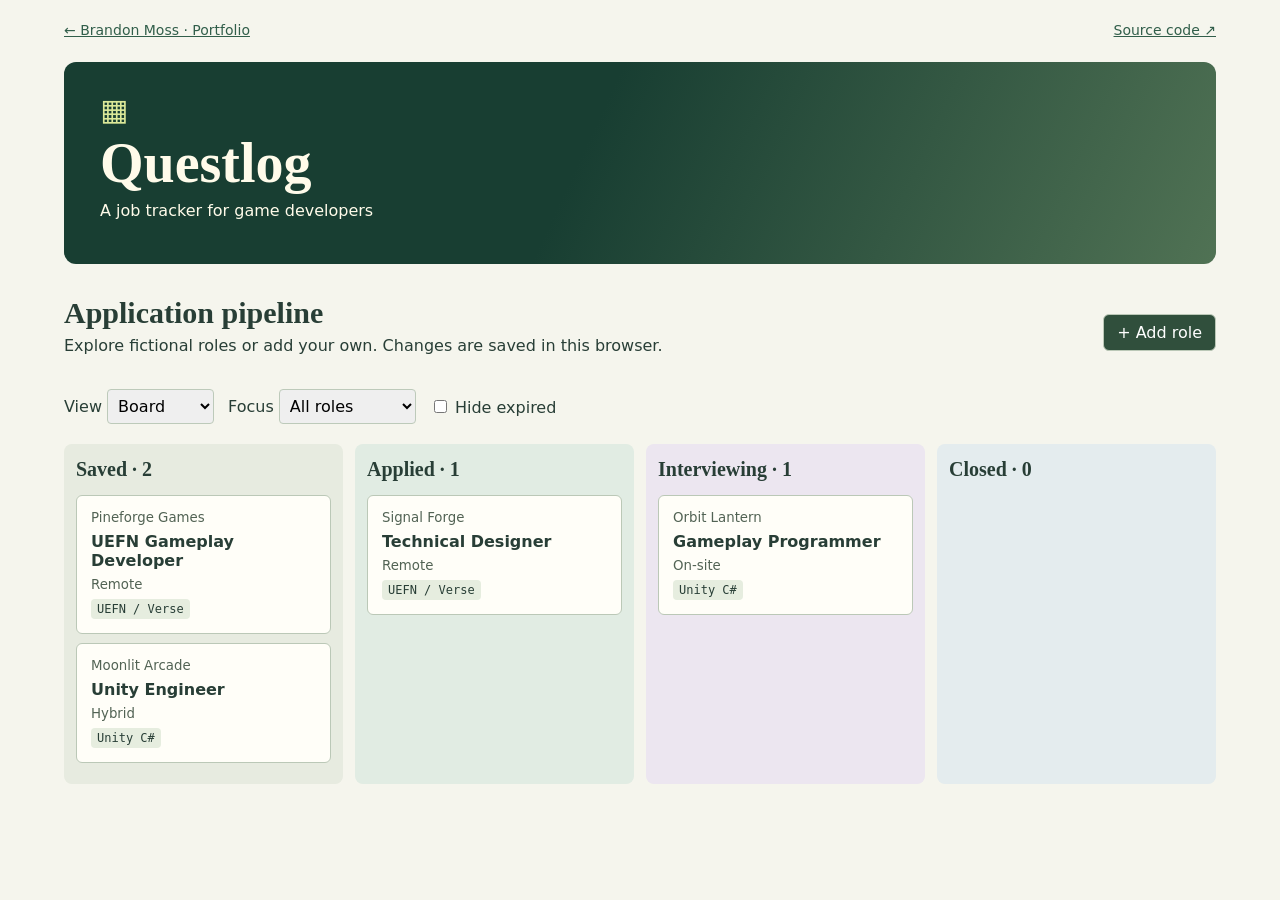
==== questlog/index.html @ 6c6217c6 "Add Questlog job tracker to the portfolio" ====
<!doctype html>
<html lang="en"><head><meta charset="utf-8"><meta name="viewport" content="width=device-width,initial-scale=1"><title>Questlog · Job tracker</title><link rel="stylesheet" href="./style.css"><script src="./tracker.js" defer></script></head>
<body><main><header><a href="../#/other-projects">← Brandon Moss · Portfolio</a><a href="https://github.com/bmoss3211/bmoss3211.github.io/tree/main/questlog">Source code ↗</a></header>
<section class="hero"><div class="pixel" aria-hidden="true">▦</div><h1>Questlog</h1><p>A job tracker for game developers</p></section>
<div class="heading"><div><h2>Application pipeline</h2><p>Explore fictional roles or add your own. Changes are saved in this browser.</p></div><button id="add">+ Add role</button></div>
<div class="controls"><label>View <select id="view"><option>Board</option><option>Table</option><option>Compare</option></select></label><label>Focus <select id="focus"><option>All roles</option><option>UEFN / Verse</option><option>Unity C#</option><option>Other</option></select></label><label><input type="checkbox" id="hide"> Hide expired</label></div><div id="output"></div><p role="status" id="notice"></p>
<dialog><form><h2>Application details</h2><div id="fields"></div><p id="error" role="alert"></p><div class="actions"><button type="button" id="cancel">Cancel</button><button>Save role</button></div></form></dialog>
</main></body></html>
---- questlog/style.css ----
*{box-sizing:border-box}body{margin:0;background:#f5f5ed;color:#283e36;font:16px system-ui,sans-serif}main{max-width:1320px;margin:auto;padding:22px clamp(16px,5vw,80px)}header,.heading,.controls,.actions{display:flex;align-items:center;justify-content:space-between;gap:14px;flex-wrap:wrap}a{color:#315e4a}header a{font-size:14px}.hero{margin:24px 0 32px;background:linear-gradient(115deg,#183e32 45%,#507254);color:#fffbea;padding:30px 36px;border-radius:12px}.pixel{color:#dce999;font-size:30px}h1,h2,h3{font-family:Georgia,serif}h1{font-size:56px;margin:4px 0}h2{font-size:30px;margin:0}p{margin:6px 0 14px}.controls{justify-content:flex-start;margin:20px 0}button,select,input,textarea{font:inherit}button,select{cursor:pointer}button{border:1px solid #bbc8b7;border-radius:6px;padding:8px 13px;background:#fffef8;color:inherit}#add,.actions button:last-child{background:#304f3c;color:white}select,input,textarea{padding:6px;border:1px solid #bdcaba;border-radius:4px}.board{display:grid;grid-template-columns:repeat(4,minmax(0,1fr));gap:12px}.lane{background:#e7ebe0;border-radius:8px;padding:12px;min-height:190px}.lane:nth-child(2){background:#e1ece3}.lane:nth-child(3){background:#ece6f0}.lane:nth-child(4){background:#e4ecee}h3{margin:2px 0 14px;font-size:20px}.card{display:grid;text-align:left;width:100%;gap:7px;margin-bottom:9px;padding:14px}.card small{color:#526354}.tag{justify-self:start;border-radius:4px;background:#e6eddf;font:12px monospace;padding:3px 6px}.scroll{overflow:auto}table{border-collapse:collapse;background:#fffef9}td,th{border:1px solid #d9ded2;padding:10px;text-align:left;min-width:125px;overflow-wrap:anywhere}th{background:#e7ece0}.choices{display:flex;flex-wrap:wrap;gap:12px;margin-bottom:16px}.choices label{padding:7px;background:#fffef8}dialog{max-width:min(680px,94vw);width:100%;max-height:90vh;border:1px solid #c9d5c3;border-radius:10px;color:inherit;background:#fafbf5}dialog::backdrop{background:#183426ad}#fields{display:grid;grid-template-columns:1fr 1fr;gap:12px;margin:18px 0}#fields label{display:grid;gap:5px;font-size:14px}#fields input,#fields textarea{min-width:0}.actions{justify-content:flex-end}#error{color:#924e35}@media(max-width:800px){.board{grid-template-columns:1fr 1fr}}@media(max-width:550px){.board,#fields{grid-template-columns:1fr}.lane{min-height:80px}main{padding:16px}.hero{padding:20px}.heading{align-items:start}}
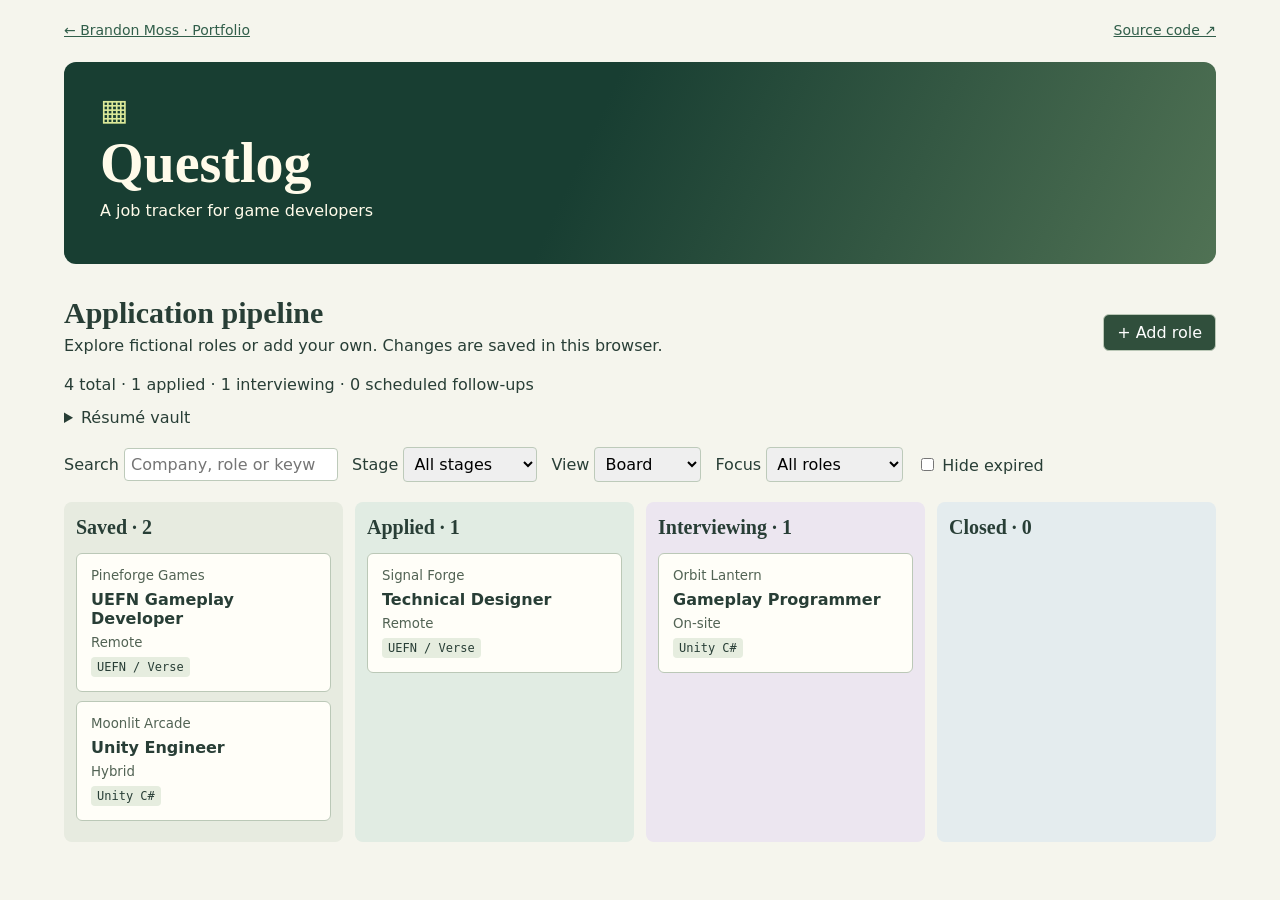
==== commit cdfed838: "Consolidate Questlog features in the portfolio app" ====
--- a/questlog/index.html
+++ b/questlog/index.html
@@ -3,6 +3,9 @@
 <body><main><header><a href="../#/other-projects">← Brandon Moss · Portfolio</a><a href="https://github.com/bmoss3211/bmoss3211.github.io/tree/main/questlog">Source code ↗</a></header>
 <section class="hero"><div class="pixel" aria-hidden="true">▦</div><h1>Questlog</h1><p>A job tracker for game developers</p></section>
 <div class="heading"><div><h2>Application pipeline</h2><p>Explore fictional roles or add your own. Changes are saved in this browser.</p></div><button id="add">+ Add role</button></div>
-<div class="controls"><label>View <select id="view"><option>Board</option><option>Table</option><option>Compare</option></select></label><label>Focus <select id="focus"><option>All roles</option><option>UEFN / Verse</option><option>Unity C#</option><option>Other</option></select></label><label><input type="checkbox" id="hide"> Hide expired</label></div><div id="output"></div><p role="status" id="notice"></p>
-<dialog><form><h2>Application details</h2><div id="fields"></div><p id="error" role="alert"></p><div class="actions"><button type="button" id="cancel">Cancel</button><button>Save role</button></div></form></dialog>
+<p id="counts" aria-live="polite"></p>
+<details><summary>Résumé vault</summary><p>Save a résumé version and reusable experience notes in this browser.</p>
+<form id="vault"><label>Version name <input name="version" required></label> <label>Experience notes <textarea name="snippet" required></textarea></label> <button>Save version</button></form><ul id="versions"></ul></details>
+<div class="controls"><label>Search <input id="search" type="search" placeholder="Company, role or keyword"></label><label>Stage <select id="stage"><option>All stages</option></select></label><label>View <select id="view"><option>Board</option><option>Table</option><option>Compare</option></select></label><label>Focus <select id="focus"><option>All roles</option><option>UEFN / Verse</option><option>Unity C#</option><option>Other</option></select></label><label><input type="checkbox" id="hide"> Hide expired</label></div><div id="output"></div><p role="status" id="notice"></p>
+<dialog><form><h2>Application details</h2><div id="fields"></div><label>Use saved résumé <select id="reuse"><option value="">Choose a version</option></select></label><p id="error" role="alert"></p><div class="actions"><button type="button" id="cancel">Cancel</button><button>Save role</button></div></form></dialog>
 </main></body></html>
